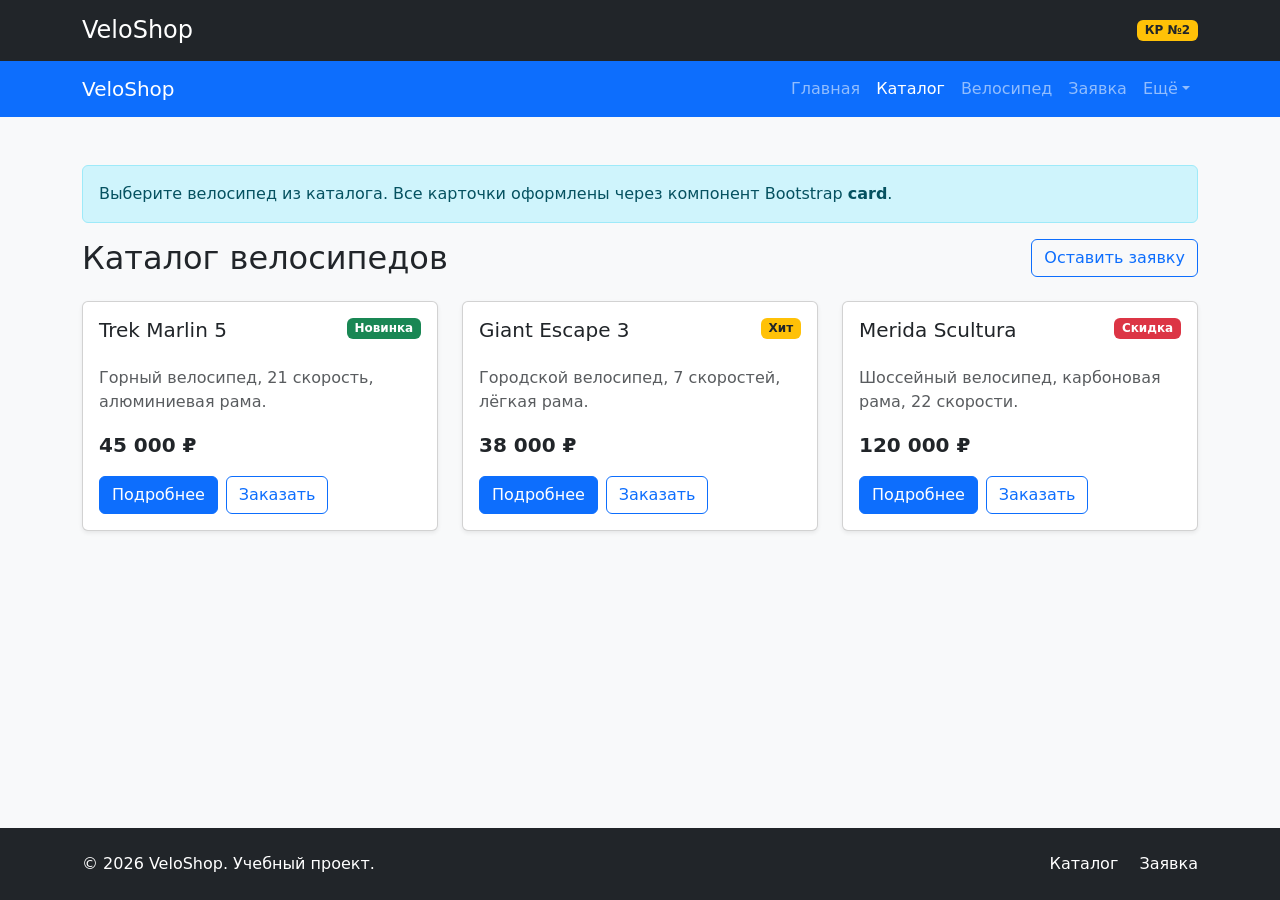
==== catalog.html @ b7b38117 "feat: add Bootstrap components pages" ====
<!DOCTYPE html>
<html lang="ru">
<head>
    <meta charset="UTF-8">
    <meta name="viewport" content="width=device-width, initial-scale=1.0">
    <title>Каталог – VeloShop</title>
    <link href="https://cdn.jsdelivr.net/npm/bootstrap@5.3.8/dist/css/bootstrap.min.css" rel="stylesheet">
    <link rel="stylesheet" href="css/custom.css">
</head>
<body class="bg-light">

    <!-- Шапка -->
    <header class="bg-dark text-white py-3">
        <div class="container d-flex justify-content-between align-items-center">
            <h1 class="h4 mb-0">VeloShop</h1>
            <span class="badge bg-warning text-dark">КР №2</span>
        </div>
    </header>

    <!-- Навигация -->
    <nav class="navbar navbar-expand-lg navbar-dark bg-primary">
        <div class="container">
            <a class="navbar-brand" href="index.html">VeloShop</a>
            <button class="navbar-toggler" type="button" data-bs-toggle="collapse" data-bs-target="#mainNavbar" aria-controls="mainNavbar" aria-expanded="false" aria-label="Переключить навигацию">
                <span class="navbar-toggler-icon"></span>
            </button>
            <div class="collapse navbar-collapse" id="mainNavbar">
                <ul class="navbar-nav ms-auto">
                    <li class="nav-item"><a class="nav-link" href="index.html">Главная</a></li>
                    <li class="nav-item"><a class="nav-link active" aria-current="page" href="catalog.html">Каталог</a></li>
                    <li class="nav-item"><a class="nav-link" href="product.html">Велосипед</a></li>
                    <li class="nav-item"><a class="nav-link" href="order.html">Заявка</a></li>
                    <li class="nav-item dropdown">
                        <a class="nav-link dropdown-toggle" href="#" role="button" data-bs-toggle="dropdown" aria-expanded="false">Ещё</a>
                        <ul class="dropdown-menu">
                            <li><a class="dropdown-item" href="catalog.html">Все велосипеды</a></li>
                            <li><a class="dropdown-item" href="order.html">Оформить заявку</a></li>
                        </ul>
                    </li>
                </ul>
            </div>
        </div>
    </nav>

    <!-- Основное содержимое -->
    <main class="container my-5">
        <div class="alert alert-info" role="alert">
            Выберите велосипед из каталога. Все карточки оформлены через компонент Bootstrap <strong>card</strong>.
        </div>

        <div class="d-flex justify-content-between align-items-center mb-4">
            <h1 class="h2 mb-0">Каталог велосипедов</h1>
            <a class="btn btn-outline-primary" href="order.html">Оставить заявку</a>
        </div>

        <div class="row g-4">
            <!-- Карточка 1 -->
            <div class="col-12 col-md-6 col-lg-4">
                <div class="card h-100 shadow-sm">
                    <div class="card-body d-flex flex-column">
                        <div class="d-flex justify-content-between align-items-start mb-3">
                            <h2 class="card-title h5">Trek Marlin 5</h2>
                            <span class="badge bg-success">Новинка</span>
                        </div>
                        <p class="card-text text-muted">Горный велосипед, 21 скорость, алюминиевая рама.</p>
                        <p class="fw-bold fs-5 mt-auto">45 000 ₽</p>
                        <div class="d-flex gap-2">
                            <a class="btn btn-primary" href="product.html">Подробнее</a>
                            <button class="btn btn-outline-primary" type="button" data-bs-toggle="modal" data-bs-target="#orderModal">Заказать</button>
                        </div>
                    </div>
                </div>
            </div>

            <!-- Карточка 2 -->
            <div class="col-12 col-md-6 col-lg-4">
                <div class="card h-100 shadow-sm">
                    <div class="card-body d-flex flex-column">
                        <div class="d-flex justify-content-between align-items-start mb-3">
                            <h2 class="card-title h5">Giant Escape 3</h2>
                            <span class="badge bg-warning text-dark">Хит</span>
                        </div>
                        <p class="card-text text-muted">Городской велосипед, 7 скоростей, лёгкая рама.</p>
                        <p class="fw-bold fs-5 mt-auto">38 000 ₽</p>
                        <div class="d-flex gap-2">
                            <a class="btn btn-primary" href="product.html">Подробнее</a>
                            <button class="btn btn-outline-primary" type="button" data-bs-toggle="modal" data-bs-target="#orderModal">Заказать</button>
                        </div>
                    </div>
                </div>
            </div>

            <!-- Карточка 3 -->
            <div class="col-12 col-md-6 col-lg-4">
                <div class="card h-100 shadow-sm">
                    <div class="card-body d-flex flex-column">
                        <div class="d-flex justify-content-between align-items-start mb-3">
                            <h2 class="card-title h5">Merida Scultura</h2>
                            <span class="badge bg-danger">Скидка</span>
                        </div>
                        <p class="card-text text-muted">Шоссейный велосипед, карбоновая рама, 22 скорости.</p>
                        <p class="fw-bold fs-5 mt-auto">120 000 ₽</p>
                        <div class="d-flex gap-2">
                            <a class="btn btn-primary" href="product.html">Подробнее</a>
                            <button class="btn btn-outline-primary" type="button" data-bs-toggle="modal" data-bs-target="#orderModal">Заказать</button>
                        </div>
                    </div>
                </div>
            </div>
        </div>
    </main>

    <!-- Модальное окно -->
    <div class="modal fade" id="orderModal" tabindex="-1" aria-labelledby="orderModalLabel" aria-hidden="true">
        <div class="modal-dialog">
            <div class="modal-content">
                <div class="modal-header">
                    <h2 class="modal-title h5" id="orderModalLabel">Быстрая заявка</h2>
                    <button type="button" class="btn-close" data-bs-dismiss="modal" aria-label="Закрыть"></button>
                </div>
                <div class="modal-body">
                    <p class="text-muted">Оставьте контактные данные, и менеджер свяжется с вами.</p>
                    <form>
                        <div class="mb-3">
                            <label for="modal-name" class="form-label">Имя</label>
                            <input id="modal-name" type="text" class="form-control" required>
                        </div>
                        <div class="mb-3">
                            <label for="modal-phone" class="form-label">Телефон</label>
                            <input id="modal-phone" type="tel" class="form-control" required>
                        </div>
                        <div class="form-check mb-3">
                            <input id="modal-agree" class="form-check-input" type="checkbox" required>
                            <label class="form-check-label" for="modal-agree">Согласен на обработку данных</label>
                        </div>
                    </form>
                </div>
                <div class="modal-footer">
                    <button type="button" class="btn btn-secondary" data-bs-dismiss="modal">Закрыть</button>
                    <button type="button" class="btn btn-primary">Отправить</button>
                </div>
            </div>
        </div>
    </div>

    <!-- Подвал -->
    <footer class="bg-dark text-white py-4 mt-5">
        <div class="container">
            <div class="row align-items-center g-3">
                <div class="col-12 col-md-6">
                    <p class="mb-0">&copy; 2026 VeloShop. Учебный проект.</p>
                </div>
                <div class="col-12 col-md-6 text-md-end">
                    <a class="text-white text-decoration-none me-3" href="catalog.html">Каталог</a>
                    <a class="text-white text-decoration-none" href="order.html">Заявка</a>
                </div>
            </div>
        </div>
    </footer>

    <!-- Bootstrap JS Bundle -->
    <script src="https://cdn.jsdelivr.net/npm/bootstrap@5.3.8/dist/js/bootstrap.bundle.min.js"></script>
</body>
</html>
---- css/custom.css ----
/* Только минимальные дополнения к Bootstrap */

/* Задаём минимальную высоту для body, чтобы подвал прижимался к низу,
   если контента мало (хотя Bootstrap делает это не всегда идеально) */
body {
    min-height: 100vh;
    display: flex;
    flex-direction: column;
}

/* Основной контент растягивается, чтобы прижать футер */
main {
    flex: 1;
}

/* Временный блок для изображения (заглушка) */
.placeholder-box {
    min-height: 240px;
    display: flex;
    align-items: center;
    justify-content: center;
}

.placeholder-image {
    min-height: 320px;
}

/* Чтобы картинки в карточках (если добавите) были аккуратными */
.card-img-top {
    height: 180px;
    object-fit: cover;
}
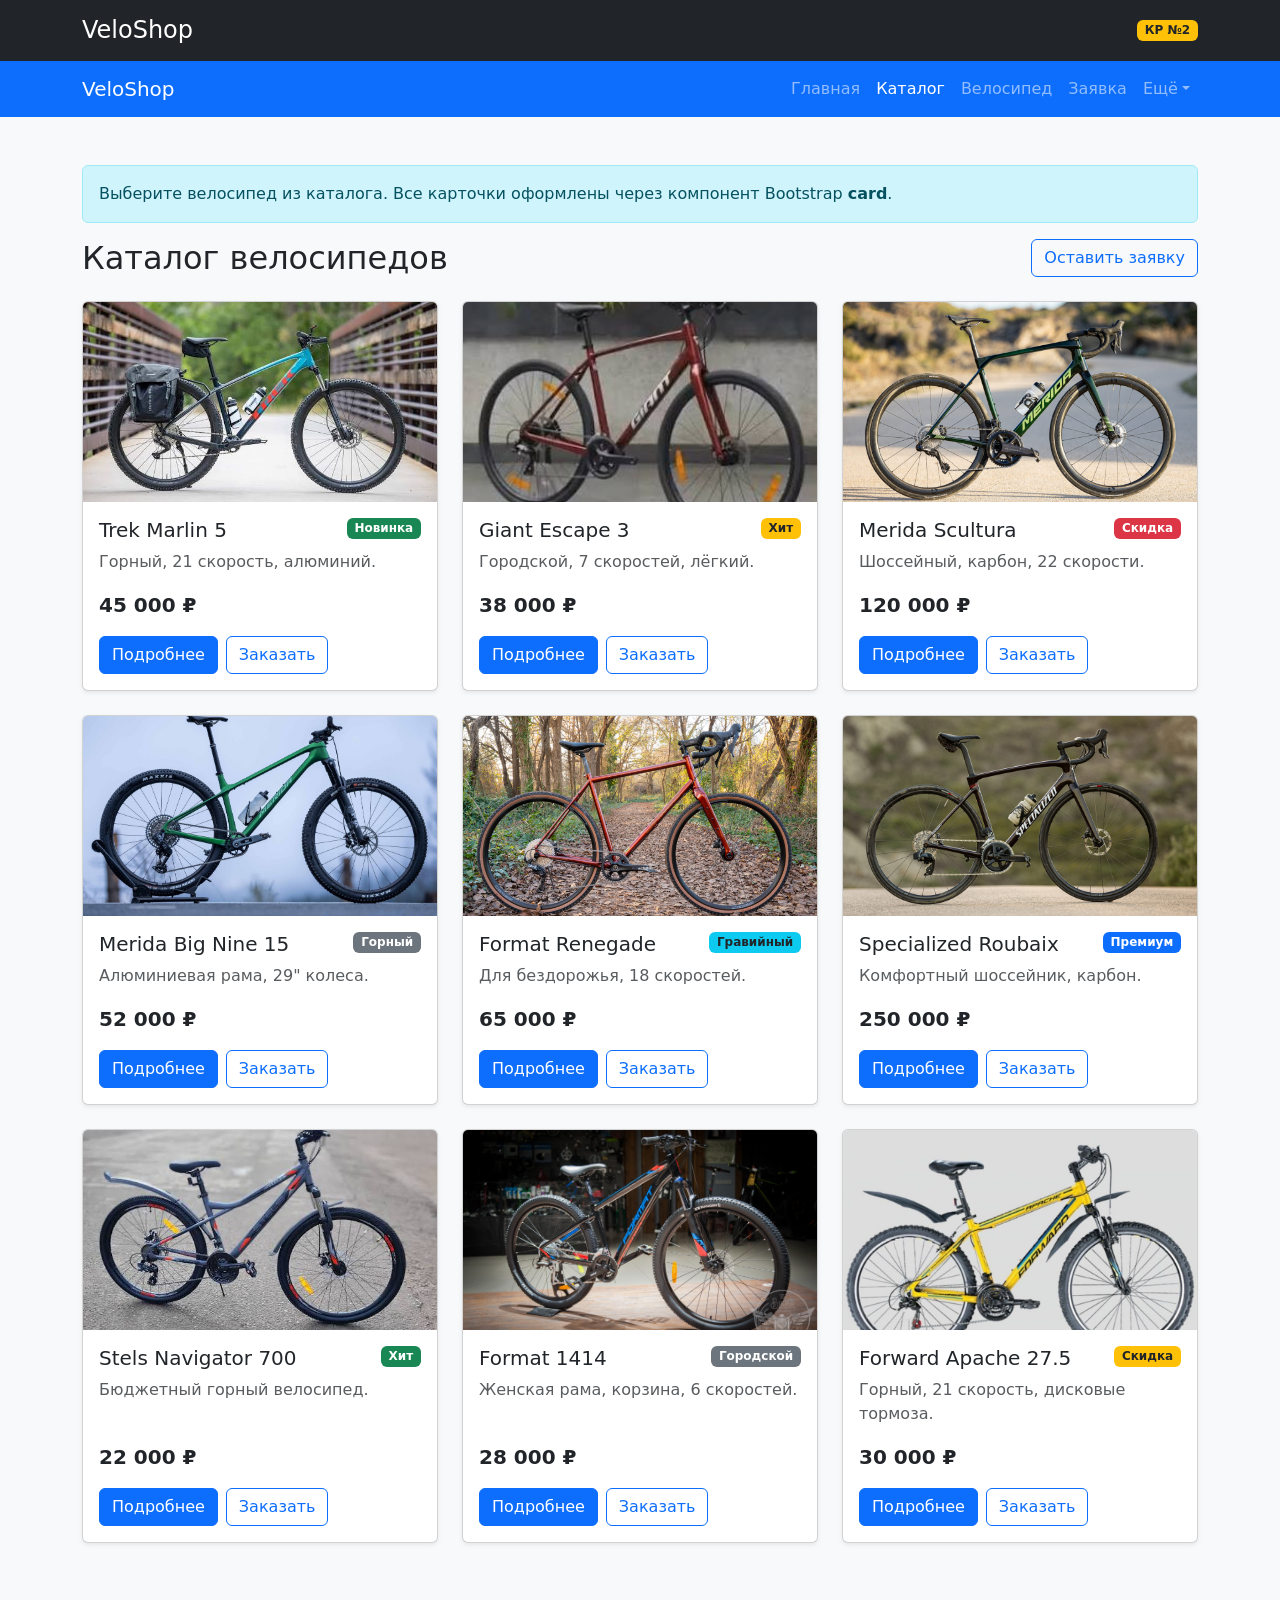
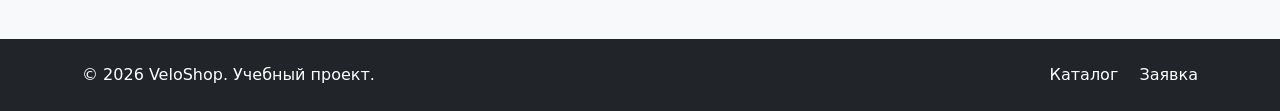
==== commit 07f0a299: "feat: add modal forms, images and new bikes" ====
--- a/catalog.html
+++ b/catalog.html
@@ -4,7 +4,7 @@
     <meta charset="UTF-8">
     <meta name="viewport" content="width=device-width, initial-scale=1.0">
     <title>Каталог – VeloShop</title>
-    <link href="https://cdn.jsdelivr.net/npm/bootstrap@5.3.8/dist/css/bootstrap.min.css" rel="stylesheet">
+    <link rel="stylesheet" href="vendor/bootstrap/css/bootstrap.min.css">
     <link rel="stylesheet" href="css/custom.css">
 </head>
 <body class="bg-light">
@@ -54,15 +54,16 @@
         </div>
 
         <div class="row g-4">
-            <!-- Карточка 1 -->
-            <div class="col-12 col-md-6 col-lg-4">
-                <div class="card h-100 shadow-sm">
-                    <div class="card-body d-flex flex-column">
-                        <div class="d-flex justify-content-between align-items-start mb-3">
-                            <h2 class="card-title h5">Trek Marlin 5</h2>
+            <!-- 1 -->
+            <div class="col-12 col-md-6 col-lg-4">
+                <div class="card h-100 shadow-sm">
+                    <img src="images/marlin.jpg" class="card-img-top" alt="Trek Marlin 5">
+                    <div class="card-body d-flex flex-column">
+                        <div class="d-flex justify-content-between align-items-start mb-2">
+                            <h2 class="card-title h5 mb-0">Trek Marlin 5</h2>
                             <span class="badge bg-success">Новинка</span>
                         </div>
-                        <p class="card-text text-muted">Горный велосипед, 21 скорость, алюминиевая рама.</p>
+                        <p class="card-text text-muted">Горный, 21 скорость, алюминий.</p>
                         <p class="fw-bold fs-5 mt-auto">45 000 ₽</p>
                         <div class="d-flex gap-2">
                             <a class="btn btn-primary" href="product.html">Подробнее</a>
@@ -71,16 +72,16 @@
                     </div>
                 </div>
             </div>
-
-            <!-- Карточка 2 -->
-            <div class="col-12 col-md-6 col-lg-4">
-                <div class="card h-100 shadow-sm">
-                    <div class="card-body d-flex flex-column">
-                        <div class="d-flex justify-content-between align-items-start mb-3">
-                            <h2 class="card-title h5">Giant Escape 3</h2>
+            <!-- 2 -->
+            <div class="col-12 col-md-6 col-lg-4">
+                <div class="card h-100 shadow-sm">
+                    <img src="images/escape.jpg" class="card-img-top" alt="Giant Escape 3">
+                    <div class="card-body d-flex flex-column">
+                        <div class="d-flex justify-content-between align-items-start mb-2">
+                            <h2 class="card-title h5 mb-0">Giant Escape 3</h2>
                             <span class="badge bg-warning text-dark">Хит</span>
                         </div>
-                        <p class="card-text text-muted">Городской велосипед, 7 скоростей, лёгкая рама.</p>
+                        <p class="card-text text-muted">Городской, 7 скоростей, лёгкий.</p>
                         <p class="fw-bold fs-5 mt-auto">38 000 ₽</p>
                         <div class="d-flex gap-2">
                             <a class="btn btn-primary" href="product.html">Подробнее</a>
@@ -89,17 +90,125 @@
                     </div>
                 </div>
             </div>
-
-            <!-- Карточка 3 -->
-            <div class="col-12 col-md-6 col-lg-4">
-                <div class="card h-100 shadow-sm">
-                    <div class="card-body d-flex flex-column">
-                        <div class="d-flex justify-content-between align-items-start mb-3">
-                            <h2 class="card-title h5">Merida Scultura</h2>
+            <!-- 3 -->
+            <div class="col-12 col-md-6 col-lg-4">
+                <div class="card h-100 shadow-sm">
+                    <img src="images/scultura.jpg" class="card-img-top" alt="Merida Scultura">
+                    <div class="card-body d-flex flex-column">
+                        <div class="d-flex justify-content-between align-items-start mb-2">
+                            <h2 class="card-title h5 mb-0">Merida Scultura</h2>
                             <span class="badge bg-danger">Скидка</span>
                         </div>
-                        <p class="card-text text-muted">Шоссейный велосипед, карбоновая рама, 22 скорости.</p>
+                        <p class="card-text text-muted">Шоссейный, карбон, 22 скорости.</p>
                         <p class="fw-bold fs-5 mt-auto">120 000 ₽</p>
+                        <div class="d-flex gap-2">
+                            <a class="btn btn-primary" href="product.html">Подробнее</a>
+                            <button class="btn btn-outline-primary" type="button" data-bs-toggle="modal" data-bs-target="#orderModal">Заказать</button>
+                        </div>
+                    </div>
+                </div>
+            </div>
+            <!-- 4 -->
+            <div class="col-12 col-md-6 col-lg-4">
+                <div class="card h-100 shadow-sm">
+                    <img src="images/big-nine.jpg" class="card-img-top" alt="Merida Big Nine">
+                    <div class="card-body d-flex flex-column">
+                        <div class="d-flex justify-content-between align-items-start mb-2">
+                            <h2 class="card-title h5 mb-0">Merida Big Nine 15</h2>
+                            <span class="badge bg-secondary">Горный</span>
+                        </div>
+                        <p class="card-text text-muted">Алюминиевая рама, 29" колеса.</p>
+                        <p class="fw-bold fs-5 mt-auto">52 000 ₽</p>
+                        <div class="d-flex gap-2">
+                            <a class="btn btn-primary" href="product.html">Подробнее</a>
+                            <button class="btn btn-outline-primary" type="button" data-bs-toggle="modal" data-bs-target="#orderModal">Заказать</button>
+                        </div>
+                    </div>
+                </div>
+            </div>
+            <!-- 5 -->
+            <div class="col-12 col-md-6 col-lg-4">
+                <div class="card h-100 shadow-sm">
+                    <img src="images/renegade.jpg" class="card-img-top" alt="Format Renegade">
+                    <div class="card-body d-flex flex-column">
+                        <div class="d-flex justify-content-between align-items-start mb-2">
+                            <h2 class="card-title h5 mb-0">Format Renegade</h2>
+                            <span class="badge bg-info text-dark">Гравийный</span>
+                        </div>
+                        <p class="card-text text-muted">Для бездорожья, 18 скоростей.</p>
+                        <p class="fw-bold fs-5 mt-auto">65 000 ₽</p>
+                        <div class="d-flex gap-2">
+                            <a class="btn btn-primary" href="product.html">Подробнее</a>
+                            <button class="btn btn-outline-primary" type="button" data-bs-toggle="modal" data-bs-target="#orderModal">Заказать</button>
+                        </div>
+                    </div>
+                </div>
+            </div>
+            <!-- 6 -->
+            <div class="col-12 col-md-6 col-lg-4">
+                <div class="card h-100 shadow-sm">
+                    <img src="images/roubaix.jpg" class="card-img-top" alt="Specialized Roubaix">
+                    <div class="card-body d-flex flex-column">
+                        <div class="d-flex justify-content-between align-items-start mb-2">
+                            <h2 class="card-title h5 mb-0">Specialized Roubaix</h2>
+                            <span class="badge bg-primary">Премиум</span>
+                        </div>
+                        <p class="card-text text-muted">Комфортный шоссейник, карбон.</p>
+                        <p class="fw-bold fs-5 mt-auto">250 000 ₽</p>
+                        <div class="d-flex gap-2">
+                            <a class="btn btn-primary" href="product.html">Подробнее</a>
+                            <button class="btn btn-outline-primary" type="button" data-bs-toggle="modal" data-bs-target="#orderModal">Заказать</button>
+                        </div>
+                    </div>
+                </div>
+            </div>
+            <!-- 7 -->
+            <div class="col-12 col-md-6 col-lg-4">
+                <div class="card h-100 shadow-sm">
+                    <img src="images/stels-navigator.jpg" class="card-img-top" alt="Stels Navigator">
+                    <div class="card-body d-flex flex-column">
+                        <div class="d-flex justify-content-between align-items-start mb-2">
+                            <h2 class="card-title h5 mb-0">Stels Navigator 700</h2>
+                            <span class="badge bg-success">Хит</span>
+                        </div>
+                        <p class="card-text text-muted">Бюджетный горный велосипед.</p>
+                        <p class="fw-bold fs-5 mt-auto">22 000 ₽</p>
+                        <div class="d-flex gap-2">
+                            <a class="btn btn-primary" href="product.html">Подробнее</a>
+                            <button class="btn btn-outline-primary" type="button" data-bs-toggle="modal" data-bs-target="#orderModal">Заказать</button>
+                        </div>
+                    </div>
+                </div>
+            </div>
+            <!-- 8 -->
+            <div class="col-12 col-md-6 col-lg-4">
+                <div class="card h-100 shadow-sm">
+                    <img src="images/format-1414.jpg" class="card-img-top" alt="Format 1414">
+                    <div class="card-body d-flex flex-column">
+                        <div class="d-flex justify-content-between align-items-start mb-2">
+                            <h2 class="card-title h5 mb-0">Format 1414</h2>
+                            <span class="badge bg-secondary">Городской</span>
+                        </div>
+                        <p class="card-text text-muted">Женская рама, корзина, 6 скоростей.</p>
+                        <p class="fw-bold fs-5 mt-auto">28 000 ₽</p>
+                        <div class="d-flex gap-2">
+                            <a class="btn btn-primary" href="product.html">Подробнее</a>
+                            <button class="btn btn-outline-primary" type="button" data-bs-toggle="modal" data-bs-target="#orderModal">Заказать</button>
+                        </div>
+                    </div>
+                </div>
+            </div>
+            <!-- 9 -->
+            <div class="col-12 col-md-6 col-lg-4">
+                <div class="card h-100 shadow-sm">
+                    <img src="images/forward-apache.jpg" class="card-img-top" alt="Forward Apache">
+                    <div class="card-body d-flex flex-column">
+                        <div class="d-flex justify-content-between align-items-start mb-2">
+                            <h2 class="card-title h5 mb-0">Forward Apache 27.5</h2>
+                            <span class="badge bg-warning text-dark">Скидка</span>
+                        </div>
+                        <p class="card-text text-muted">Горный, 21 скорость, дисковые тормоза.</p>
+                        <p class="fw-bold fs-5 mt-auto">30 000 ₽</p>
                         <div class="d-flex gap-2">
                             <a class="btn btn-primary" href="product.html">Подробнее</a>
                             <button class="btn btn-outline-primary" type="button" data-bs-toggle="modal" data-bs-target="#orderModal">Заказать</button>
@@ -159,6 +268,6 @@
     </footer>
 
     <!-- Bootstrap JS Bundle -->
-    <script src="https://cdn.jsdelivr.net/npm/bootstrap@5.3.8/dist/js/bootstrap.bundle.min.js"></script>
+    <script src="vendor/bootstrap/js/bootstrap.bundle.min.js"></script>
 </body>
 </html>
--- a/css/custom.css
+++ b/css/custom.css
@@ -1,7 +1,7 @@
 /* Только минимальные дополнения к Bootstrap */
 
 /* Задаём минимальную высоту для body, чтобы подвал прижимался к низу,
-   если контента мало (хотя Bootstrap делает это не всегда идеально) */
+   если контента мало  */
 body {
     min-height: 100vh;
     display: flex;
@@ -13,7 +13,7 @@
     flex: 1;
 }
 
-/* Временный блок для изображения (заглушка) */
+/* Временный блок для изображения */
 .placeholder-box {
     min-height: 240px;
     display: flex;
@@ -25,8 +25,8 @@
     min-height: 320px;
 }
 
-/* Чтобы картинки в карточках (если добавите) были аккуратными */
+/* Чтобы картинки в карточках */
 .card-img-top {
-    height: 180px;
-    object-fit: cover;
+    height: 200px;
+    object-fit: cover; 
 }
